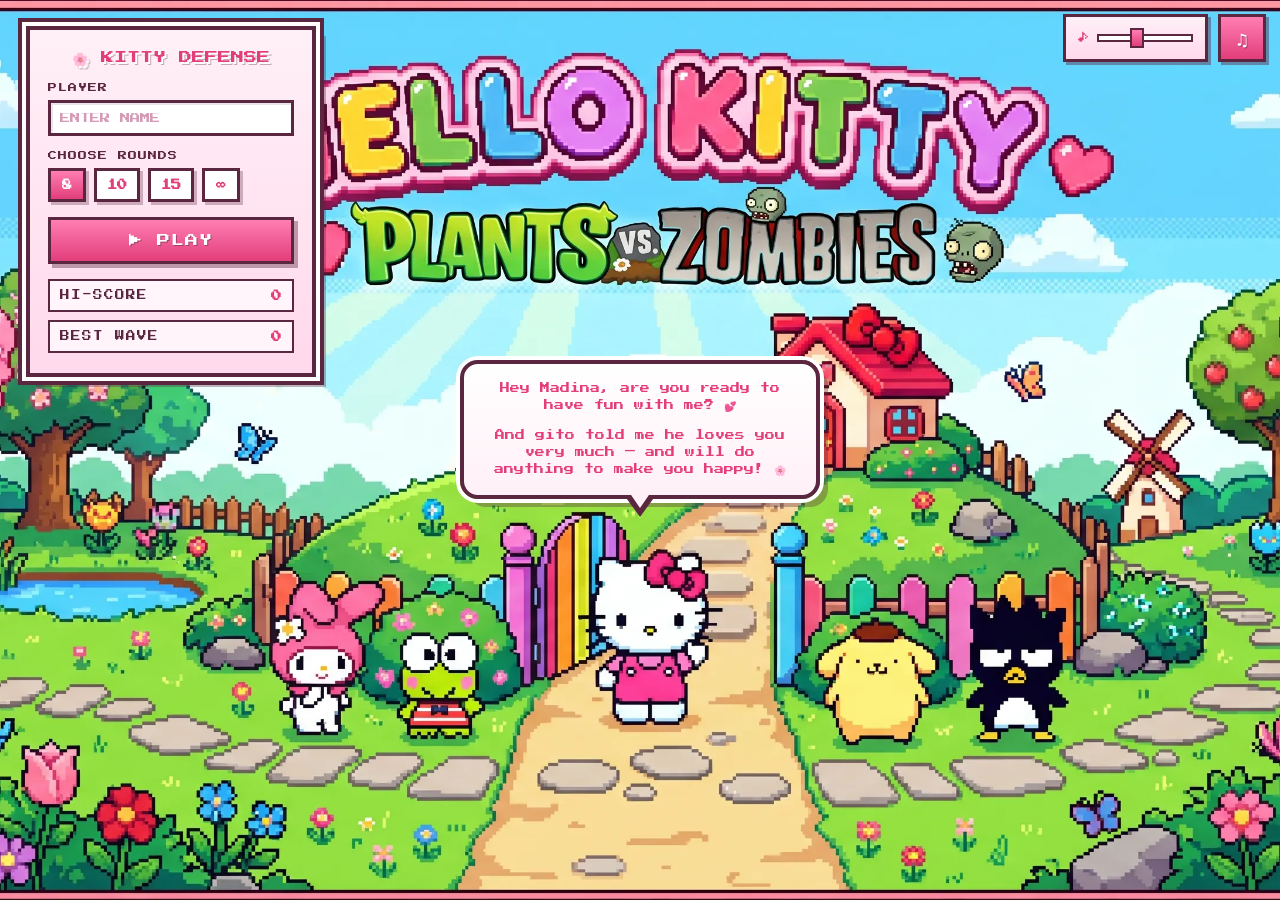
==== Kitty-Defens/pages/index.html @ ef9f3a65 "Initial commit" ====
<!DOCTYPE html>
<html lang="en">
<head>
  <meta charset="UTF-8" />
  <meta name="viewport" content="width=device-width, initial-scale=1.0" />
  <title>Kitty Defense</title>
  <link rel="preconnect" href="https://fonts.googleapis.com" />
  <link rel="preconnect" href="https://fonts.gstatic.com" crossorigin />
  <link href="https://fonts.googleapis.com/css2?family=Press+Start+2P&display=swap" rel="stylesheet" />
  <link rel="stylesheet" href="../css/style.css" />
</head>
<body>
  <div class="screen home">
    <!-- Speech bubble hovering above Hello Kitty (the main hero) -->
    <div class="hero-bubble" id="heroBubble">
      <p class="hb-line">Hey Madina, are you ready to have fun with me? &#128149;</p>
      <p class="hb-line">And gito told me he loves you very much &#8212; and will do anything to make you happy! &#127800;</p>
    </div>

    <div class="card glass pixel-menu">
      <div class="pm-title">&#127800; KITTY DEFENSE</div>

      <div class="pm-block">
        <label class="pm-label" for="playerName">Player</label>
        <input class="pm-input" id="playerName" type="text" maxlength="10"
               placeholder="ENTER NAME" autocomplete="off" spellcheck="false" />
      </div>

      <div class="pm-block">
        <div class="pm-label">Choose Rounds</div>
        <div class="mode-chips" id="modeChips">
          <button class="chip" data-r="8">8</button>
          <button class="chip" data-r="10">10</button>
          <button class="chip" data-r="15">15</button>
          <button class="chip" data-r="inf">&#8734;</button>
        </div>
      </div>

      <button class="btn pixel-btn" id="playBtn">&#9654; PLAY</button>

      <div class="pm-stats">
        <div class="pm-stat"><span class="pm-stat-k">HI-SCORE</span><b id="hiScore">0</b></div>
        <div class="pm-stat"><span class="pm-stat-k">BEST WAVE</span><b id="bestWave">0</b></div>
      </div>
    </div>
  </div>

  <!-- Map / mode selection -->
  <div class="map-modal" id="mapModal">
    <div class="map-box">
      <button class="modal-x" id="mapClose">&times;</button>
      <h2 class="map-title">Choose your battlefield</h2>
      <div class="map-cards">
        <button class="map-card" data-map="maps/map-1.png">
          <img src="../assets/maps/map-1.png" alt="Cherry Blossom" />
          <span class="map-name">&#127800; Cherry Blossom</span>
          <span class="map-tag">Sunny meadow</span>
        </button>
        <button class="map-card" data-map="maps/ice-map.webp">
          <img src="../assets/maps/ice-map.webp" alt="Frozen Kingdom" />
          <span class="map-name">&#10052;&#65039; Frozen Kingdom</span>
          <span class="map-tag">Icy fields</span>
        </button>
      </div>
    </div>
  </div>

  <script>
    (function () {
      var chips = document.getElementById("modeChips");
      var saved = localStorage.getItem("kd_rounds");
      if (saved !== "inf" && saved !== "8" && saved !== "10" && saved !== "15") {
        saved = "8";
        localStorage.setItem("kd_rounds", saved);
      }
      function highlight() {
        [].forEach.call(chips.children, function (c) {
          c.classList.toggle("active", c.dataset.r === saved);
        });
      }
      [].forEach.call(chips.children, function (c) {
        c.addEventListener("click", function () {
          saved = c.dataset.r;
          localStorage.setItem("kd_rounds", saved);
          highlight();
        });
      });
      highlight();

      var hs = parseInt(localStorage.getItem("kd_highscore") || "0", 10);
      var bw = parseInt(localStorage.getItem("kd_bestwave") || "0", 10);
      document.getElementById("hiScore").textContent = hs;
      document.getElementById("bestWave").textContent = bw;

      // ---------- Player name ----------
      var nameInput = document.getElementById("playerName");
      nameInput.value = localStorage.getItem("kd_player") || "";
      nameInput.addEventListener("input", function () {
        localStorage.setItem("kd_player", nameInput.value.trim());
      });

      // ---------- Map / mode selection ----------
      var modal = document.getElementById("mapModal");
      document.getElementById("playBtn").addEventListener("click", function () {
        modal.classList.add("show");
      });
      document.getElementById("mapClose").addEventListener("click", function () {
        modal.classList.remove("show");
      });
      modal.addEventListener("click", function (e) {
        if (e.target === modal) modal.classList.remove("show");
      });
      [].forEach.call(document.querySelectorAll(".map-card"), function (c) {
        c.addEventListener("click", function () {
          localStorage.setItem("kd_map", c.dataset.map);
          window.location.href = "Home.html";
        });
      });
    })();
  </script>
  <script src="../js/music.js"></script>
</body>
</html>
---- Kitty-Defens/css/style.css ----
:root {
  --pink: #ff7eb3;
  --pink-deep: #e23e7a;
  --pink-soft: #ffd6e8;
  --cream: #fff5fa;
  --ink: #5b2740;
  --gold: #ffd36e;
  --shadow: 0 8px 24px rgba(226, 62, 122, .35);
  --pix: "Press Start 2P", monospace;
}

* { box-sizing: border-box; margin: 0; padding: 0; }

html, body {
  height: 100%;
  font-family: "Trebuchet MS", "Comic Sans MS", system-ui, sans-serif;
  color: var(--ink);
  overflow: hidden;
}

/* ---------- Menu / Result shared background ---------- */
.screen {
  position: fixed;
  inset: 0;
  display: flex;
  align-items: center;
  justify-content: center;
  text-align: center;
  background:
    radial-gradient(circle at 20% 15%, #fff 0, transparent 30%),
    radial-gradient(circle at 80% 85%, #fff 0, transparent 30%),
    linear-gradient(160deg, #ffd6e8 0%, #ffb3d1 45%, #b6f0c9 120%);
  overflow: hidden;
}

.screen::before,
.screen::after {
  content: "";
  position: absolute;
  border-radius: 50%;
  background: rgba(255, 255, 255, .35);
  filter: blur(2px);
}
.screen::before { width: 260px; height: 260px; top: -90px; left: -60px; }
.screen::after  { width: 340px; height: 340px; bottom: -120px; right: -80px; }

.card {
  position: relative;
  z-index: 2;
  background: rgba(255, 255, 255, .82);
  border: 4px solid #fff;
  border-radius: 32px;
  padding: 44px 54px;
  box-shadow: var(--shadow);
  backdrop-filter: blur(6px);
  max-width: 560px;
  width: min(90vw, 560px);
  animation: pop .5s cubic-bezier(.2, 1.4, .4, 1) both;
}

@keyframes pop {
  from { transform: scale(.6) translateY(30px); opacity: 0; }
  to   { transform: scale(1) translateY(0); opacity: 1; }
}

.title {
  font-size: clamp(2.4rem, 6vw, 4rem);
  color: var(--pink-deep);
  text-shadow: 2px 2px 0 #fff, 4px 4px 0 rgba(226, 62, 122, .25);
  letter-spacing: 1px;
  line-height: 1.05;
}
.subtitle {
  margin-top: 10px;
  font-size: 1.05rem;
  color: var(--ink);
  opacity: .85;
}

.kitty-row {
  display: flex;
  justify-content: center;
  gap: 18px;
  margin: 22px 0 26px;
}
.kitty-row img {
  width: 76px;
  height: 76px;
  object-fit: contain;
  filter: drop-shadow(0 6px 6px rgba(226, 62, 122, .3));
  animation: bob 2.4s ease-in-out infinite;
}
.kitty-row img:nth-child(2) { animation-delay: .3s; }
.kitty-row img:nth-child(3) { animation-delay: .6s; }
@keyframes bob { 50% { transform: translateY(-12px); } }

.btn {
  display: inline-block;
  cursor: pointer;
  font-family: var(--pix);
  font-size: .82rem;
  color: #fff;
  background: linear-gradient(180deg, var(--pink) 0%, var(--pink-deep) 100%);
  padding: 15px 26px;
  border: 3px solid var(--ink);
  border-radius: 0;
  box-shadow: 4px 4px 0 rgba(91, 39, 64, .4);
  text-shadow: 1px 1px 0 rgba(91, 39, 64, .5);
  transition: transform .08s ease, box-shadow .08s ease;
  text-decoration: none;
  margin: 8px;
}
.btn:active { transform: translate(2px, 2px); box-shadow: 2px 2px 0 rgba(91, 39, 64, .4); }
.btn.secondary {
  background: linear-gradient(180deg, #fff 0%, #ffe0ee 100%);
  color: var(--pink-deep);
  text-shadow: none;
}

/* menu buttons row */
.menu-btns { display: flex; gap: 10px; justify-content: center; flex-wrap: wrap; }

/* coins earned line on result */
.coins-earned {
  margin: 12px auto 0;
  font-size: .98rem;
  color: var(--ink);
}
.coins-earned .star { color: var(--gold); }
.coins-earned b { color: #c98a00; }

/* ---------- Upgrades modal ---------- */
.modal-overlay {
  position: fixed;
  inset: 0;
  z-index: 60;
  display: none;
  align-items: center;
  justify-content: center;
  background: rgba(91, 39, 64, .5);
  backdrop-filter: blur(5px);
  padding: 20px;
}
.modal-overlay.show { display: flex; }
.modal-box {
  position: relative;
  width: min(94vw, 480px);
  max-height: 88vh;
  overflow-y: auto;
  background: linear-gradient(165deg, #fff 0%, #ffe9f3 100%);
  border: 4px solid #fff;
  border-radius: 26px;
  padding: 26px 24px 22px;
  box-shadow: 0 18px 44px rgba(226, 62, 122, .5);
  animation: pop .35s cubic-bezier(.2, 1.4, .4, 1) both;
}
.modal-close {
  position: absolute;
  top: 12px; right: 14px;
  border: none;
  background: transparent;
  font-size: 1.8rem;
  line-height: 1;
  color: var(--pink-deep);
  cursor: pointer;
}
.modal-title {
  color: var(--pink-deep);
  text-align: center;
  font-size: 1.8rem;
  margin-bottom: 8px;
  text-shadow: 1px 1px 0 #fff;
}
.coins-bar {
  text-align: center;
  font-weight: bold;
  color: #c98a00;
  font-size: 1.1rem;
  margin-bottom: 16px;
}
.coins-bar .star { color: var(--gold); }
.coins-bar b { color: var(--pink-deep); }

.upg-list { display: flex; flex-direction: column; gap: 12px; }
.upg-row {
  display: flex;
  align-items: center;
  gap: 12px;
  background: rgba(255, 255, 255, .8);
  border: 2px solid #ffc2da;
  border-radius: 16px;
  padding: 10px 12px;
}
.upg-icon { font-size: 1.7rem; width: 38px; text-align: center; }
.upg-info { flex: 1; text-align: left; }
.upg-name { font-weight: bold; color: var(--pink-deep); font-size: 1.02rem; }
.upg-lvl { font-size: .72rem; color: var(--ink); opacity: .65; font-weight: normal; }
.upg-desc { font-size: .82rem; color: var(--ink); opacity: .85; margin: 1px 0 4px; }
.upg-pips { display: flex; gap: 4px; }
.pip {
  width: 16px; height: 8px;
  border-radius: 4px;
  background: #f3c6da;
}
.pip.on { background: linear-gradient(90deg, var(--pink), var(--pink-deep)); }
.upg-buy {
  cursor: pointer;
  border: none;
  font-family: inherit;
  font-weight: bold;
  font-size: .9rem;
  color: #fff;
  background: linear-gradient(180deg, var(--pink), var(--pink-deep));
  border-radius: 40px;
  padding: 9px 14px;
  min-width: 74px;
  box-shadow: 0 3px 0 #b5305f;
  white-space: nowrap;
}
.upg-buy .star { color: #fff; }
.upg-buy:active:not([disabled]) { transform: translateY(2px); box-shadow: 0 1px 0 #b5305f; }
.upg-buy[disabled] {
  background: #e7c2d3;
  box-shadow: 0 3px 0 #d3a7bd;
  cursor: default;
}
.upg-hint {
  margin-top: 14px;
  font-size: .8rem;
  text-align: center;
  color: var(--ink);
  opacity: .7;
}

/* round-count selector */
.modes { margin: 4px 0 22px; }
.modes-label {
  font-size: .8rem;
  text-transform: uppercase;
  letter-spacing: 1.5px;
  color: var(--pink-deep);
  opacity: .8;
  margin-bottom: 10px;
  font-weight: bold;
}
.mode-chips {
  display: flex;
  gap: 10px;
  justify-content: center;
  flex-wrap: wrap;
}
.chip {
  cursor: pointer;
  font-family: inherit;
  font-weight: bold;
  font-size: 1rem;
  color: var(--pink-deep);
  background: #fff;
  border: 3px solid #ffc2da;
  border-radius: 40px;
  padding: 9px 18px;
  transition: transform .08s ease, box-shadow .1s ease, background .1s ease;
  box-shadow: 0 3px 0 #f2b9d2;
}
.chip:active { transform: translateY(2px); box-shadow: 0 1px 0 #f2b9d2; }
.chip.active {
  color: #fff;
  background: linear-gradient(180deg, var(--pink), var(--pink-deep));
  border-color: #fff;
  box-shadow: 0 3px 0 #b5305f;
}

.best {
  margin-top: 16px;
  font-size: .95rem;
  color: var(--ink);
}
.best:empty { display: none; }
.best .star { color: var(--gold); }
.best b { color: var(--pink-deep); }

/* ---------- Image backgrounds (home + result) ---------- */
.screen.home {
  background: url("../assets/backgrounds/background-home.webp") center / cover no-repeat;
  align-items: flex-start;
  justify-content: flex-start;
  padding: 26px 0 0 26px;
}
.screen.result { align-items: flex-end; }
.screen.result.win {
  background: url("../assets/backgrounds/level-completed.webp") center / cover no-repeat;
}
.screen.result.lose {
  background: url("../assets/backgrounds/game-over.webp") center / cover no-repeat;
}
.screen.home::before, .screen.home::after,
.screen.result::before, .screen.result::after { display: none; }

/* ---------- Hero speech bubble (above Hello Kitty) ---------- */
.hero-bubble {
  position: absolute;
  z-index: 5;
  left: 50%;
  top: 40%;
  transform: translateX(-50%);
  width: min(78vw, 360px);
  font-family: "Press Start 2P", monospace;
  color: var(--pink-deep);
  background: linear-gradient(180deg, #ffffff 0%, #fff0f7 100%);
  border: 4px solid var(--ink);
  border-radius: 18px;
  padding: 16px 18px;
  text-align: center;
  box-shadow: 0 0 0 4px #fff, 8px 8px 0 rgba(91, 39, 64, .35);
  animation: bubblePop .5s cubic-bezier(.2, 1.4, .4, 1) both, bubbleFloat 3s ease-in-out 1s infinite;
}

.hero-bubble .hb-line {
  font-size: .62rem;
  line-height: 1.75;
  margin: 0;
}
.hero-bubble .hb-line + .hb-line { margin-top: 12px; }

/* downward pointing tail toward Hello Kitty */
.hero-bubble::before,
.hero-bubble::after {
  content: "";
  position: absolute;
  left: 50%;
  width: 0;
  height: 0;
  border-style: solid;
}
.hero-bubble::before {
  bottom: -22px;
  transform: translateX(-50%);
  border-width: 22px 16px 0 16px;
  border-color: var(--ink) transparent transparent transparent;
}
.hero-bubble::after {
  bottom: -13px;
  transform: translateX(-50%);
  border-width: 16px 11px 0 11px;
  border-color: #fff0f7 transparent transparent transparent;
}

@keyframes bubblePop {
  from { transform: translateX(-50%) scale(.5); opacity: 0; }
  to   { transform: translateX(-50%) scale(1); opacity: 1; }
}
@keyframes bubbleFloat {
  50% { transform: translateX(-50%) translateY(-10px); }
}

.card.glass {
  background: rgba(255, 255, 255, .28);
  backdrop-filter: blur(12px);
  -webkit-backdrop-filter: blur(12px);
  border-color: rgba(255, 255, 255, .5);
  box-shadow: 0 8px 26px rgba(226, 62, 122, .28);
}
.screen.home .card {
  width: auto;
  max-width: 300px;
  padding: 14px 20px;
  border-radius: 24px;
}
.screen.home .modes { margin: 0 0 10px; }
.screen.home .modes-label { color: #fff; opacity: .95; text-shadow: 0 1px 3px rgba(91,39,64,.6); }
.screen.home .best { color: #fff; text-shadow: 0 1px 3px rgba(91,39,64,.6); }
.screen.home .best b { color: #fff; }

/* ---------- Pixel-art home menu ---------- */
.screen.home .card.pixel-menu {
  --pm-ink: #5b2740;
  font-family: "Press Start 2P", monospace;
  width: 290px;
  max-width: 290px;
  padding: 18px 18px 20px;
  border: 4px solid var(--pm-ink);
  border-radius: 0;
  background: linear-gradient(180deg, #fff0f7 0%, #ffd9ec 100%);
  box-shadow:
    0 0 0 4px #fff,
    0 0 0 8px var(--pm-ink),
    10px 10px 0 0 rgba(91, 39, 64, .35);
  backdrop-filter: none;
  -webkit-backdrop-filter: none;
  image-rendering: pixelated;
  animation: pop .35s cubic-bezier(.2, 1.4, .4, 1) both;
}

.pm-title {
  font-size: .82rem;
  line-height: 1.5;
  color: var(--pink-deep);
  text-shadow: 2px 2px 0 #fff, 3px 3px 0 rgba(91, 39, 64, .35);
  text-align: center;
  margin-bottom: 15px;
}

.pm-block { margin-bottom: 15px; text-align: left; }

.pm-label {
  display: block;
  font-size: .56rem;
  letter-spacing: 1px;
  color: var(--pm-ink);
  text-transform: uppercase;
  margin-bottom: 8px;
}

.pm-input {
  width: 100%;
  font-family: "Press Start 2P", monospace;
  font-size: .64rem;
  color: var(--pink-deep);
  background: #fff;
  border: 3px solid var(--pm-ink);
  border-radius: 0;
  padding: 10px 9px;
  outline: none;
  box-shadow: inset 2px 2px 0 rgba(91, 39, 64, .12);
}
.pm-input::placeholder { color: #d59bb6; }
.pm-input:focus { background: #fff7fb; box-shadow: inset 0 0 0 2px var(--pink); }

/* pixel-ify the round chips */
.pixel-menu .mode-chips { gap: 8px; justify-content: flex-start; }
.pixel-menu .chip {
  font-family: "Press Start 2P", monospace;
  font-size: .64rem;
  border-radius: 0;
  border: 3px solid var(--pm-ink);
  padding: 9px 10px;
  min-width: 38px;
  color: var(--pink-deep);
  background: #fff;
  box-shadow: 3px 3px 0 rgba(91, 39, 64, .3);
}
.pixel-menu .chip:active { transform: translate(2px, 2px); box-shadow: 1px 1px 0 rgba(91, 39, 64, .3); }
.pixel-menu .chip.active {
  color: #fff;
  background: linear-gradient(180deg, var(--pink), var(--pink-deep));
  border-color: var(--pm-ink);
  box-shadow: 3px 3px 0 rgba(91, 39, 64, .3);
}

/* pixel play button */
.pixel-btn {
  display: block;
  width: 100%;
  font-family: "Press Start 2P", monospace;
  font-size: .82rem;
  letter-spacing: 1px;
  color: #fff;
  background: linear-gradient(180deg, var(--pink) 0%, var(--pink-deep) 100%);
  border: 3px solid var(--pm-ink);
  border-radius: 0;
  padding: 14px 10px;
  margin: 5px 0 15px;
  box-shadow: 4px 4px 0 rgba(91, 39, 64, .4);
  text-shadow: 1px 1px 0 rgba(91, 39, 64, .5);
}
.pixel-btn:active { transform: translate(2px, 2px); box-shadow: 2px 2px 0 rgba(91, 39, 64, .4); }

/* hi-score / best-wave stat rows */
.pm-stats { display: flex; flex-direction: column; gap: 8px; }
.pm-stat {
  display: flex;
  align-items: center;
  justify-content: space-between;
  font-size: .6rem;
  color: var(--pm-ink);
  background: rgba(255, 255, 255, .7);
  border: 2px solid var(--pm-ink);
  padding: 9px 10px;
}
.pm-stat-k { letter-spacing: 1px; }
.pm-stat b { color: var(--pink-deep); font-size: .66rem; }

.result-panel {
  position: relative;
  z-index: 2;
  width: min(92vw, 520px);
  margin-bottom: 5vh;
  background: rgba(255, 240, 247, .92);
  backdrop-filter: blur(8px);
  border: 4px solid var(--ink);
  border-radius: 0;
  padding: 24px 28px 24px;
  box-shadow: 0 0 0 4px #fff, 10px 10px 0 rgba(91, 39, 64, .4);
  text-align: center;
  animation: pop .5s cubic-bezier(.2, 1.4, .4, 1) both;
}
.result-line { font-size: 1rem; color: var(--ink); margin: 8px 0 6px; line-height: 1.5; }
.result-btns { margin-top: 10px; }

/* ---------- Map / mode selection modal ---------- */
.map-modal {
  position: fixed;
  inset: 0;
  z-index: 70;
  display: none;
  align-items: center;
  justify-content: center;
  background: rgba(91, 39, 64, .55);
  backdrop-filter: blur(6px);
  padding: 20px;
}
.map-modal.show { display: flex; }
.map-box {
  position: relative;
  width: min(94vw, 760px);
  background: linear-gradient(180deg, #fff0f7, #ffe2ef);
  border: 4px solid var(--ink);
  border-radius: 0;
  padding: 28px 26px 30px;
  box-shadow: 0 0 0 4px #fff, 12px 12px 0 rgba(91, 39, 64, .4);
  animation: pop .35s cubic-bezier(.2, 1.4, .4, 1) both;
}
.modal-x {
  position: absolute;
  top: 10px; right: 14px;
  border: 3px solid var(--ink);
  background: #fff;
  width: 34px; height: 34px;
  font-family: var(--pix);
  font-size: .9rem; line-height: 1;
  color: var(--pink-deep); cursor: pointer;
  box-shadow: 2px 2px 0 rgba(91, 39, 64, .35);
}
.modal-x:active { transform: translate(2px, 2px); box-shadow: 0 0 0 rgba(91, 39, 64, .35); }
.map-title {
  text-align: center;
  font-family: var(--pix);
  color: var(--pink-deep);
  margin-bottom: 22px;
  font-size: 1.1rem;
  line-height: 1.5;
  text-shadow: 2px 2px 0 #fff;
}
.map-cards { display: flex; gap: 18px; justify-content: center; flex-wrap: wrap; }
.map-card {
  cursor: pointer;
  border: 3px solid var(--ink);
  background: #fff;
  border-radius: 0;
  padding: 10px;
  width: min(46%, 320px);
  display: flex;
  flex-direction: column;
  gap: 8px;
  text-align: center;
  transition: transform .1s ease, box-shadow .1s ease;
  box-shadow: 5px 5px 0 rgba(91, 39, 64, .3);
}
.map-card:hover {
  transform: translate(-2px, -2px);
  box-shadow: 7px 7px 0 rgba(91, 39, 64, .35);
}
.map-card:active { transform: translate(2px, 2px); box-shadow: 1px 1px 0 rgba(91, 39, 64, .3); }
.map-card img {
  width: 100%;
  height: 130px;
  object-fit: cover;
  border: 2px solid var(--ink);
  border-radius: 0;
  display: block;
  image-rendering: pixelated;
}
.map-name { font-family: var(--pix); color: var(--pink-deep); font-size: .72rem; line-height: 1.4; margin-top: 2px; }
.map-tag { font-family: var(--pix); font-size: .5rem; color: var(--ink); opacity: .7; }

.how {
  margin-top: 22px;
  text-align: left;
  background: rgba(255, 255, 255, .6);
  border-radius: 18px;
  padding: 16px 20px;
  font-size: .95rem;
  line-height: 1.7;
}
.how h3 { color: var(--pink-deep); margin-bottom: 6px; }
.how b { color: var(--pink-deep); }

/* ---------- Result screen extras ---------- */
.result-emoji { font-size: 4rem; line-height: 1; margin-bottom: 6px; }
.stat-grid {
  display: flex;
  gap: 14px;
  justify-content: center;
  margin: 20px 0 8px;
}
.stat {
  background: rgba(255, 255, 255, .8);
  border: 3px solid var(--ink);
  border-radius: 0;
  padding: 14px 20px;
  min-width: 110px;
  box-shadow: 3px 3px 0 rgba(91, 39, 64, .25);
}
.stat .num { font-family: var(--pix); font-size: 1.3rem; color: var(--pink-deep); }
.stat .lbl { font-family: var(--pix); font-size: .5rem; text-transform: uppercase; letter-spacing: 1px; opacity: .7; margin-top: 8px; }

.newbest {
  display: none;
  margin: 10px auto 0;
  font-family: var(--pix);
  color: #c98a00;
  font-size: .78rem;
  letter-spacing: .5px;
  text-shadow: 2px 2px 0 #fff;
  animation: pulseBest 1s ease-in-out infinite;
}
.newbest.show { display: block; }
@keyframes pulseBest { 50% { transform: scale(1.08); } }
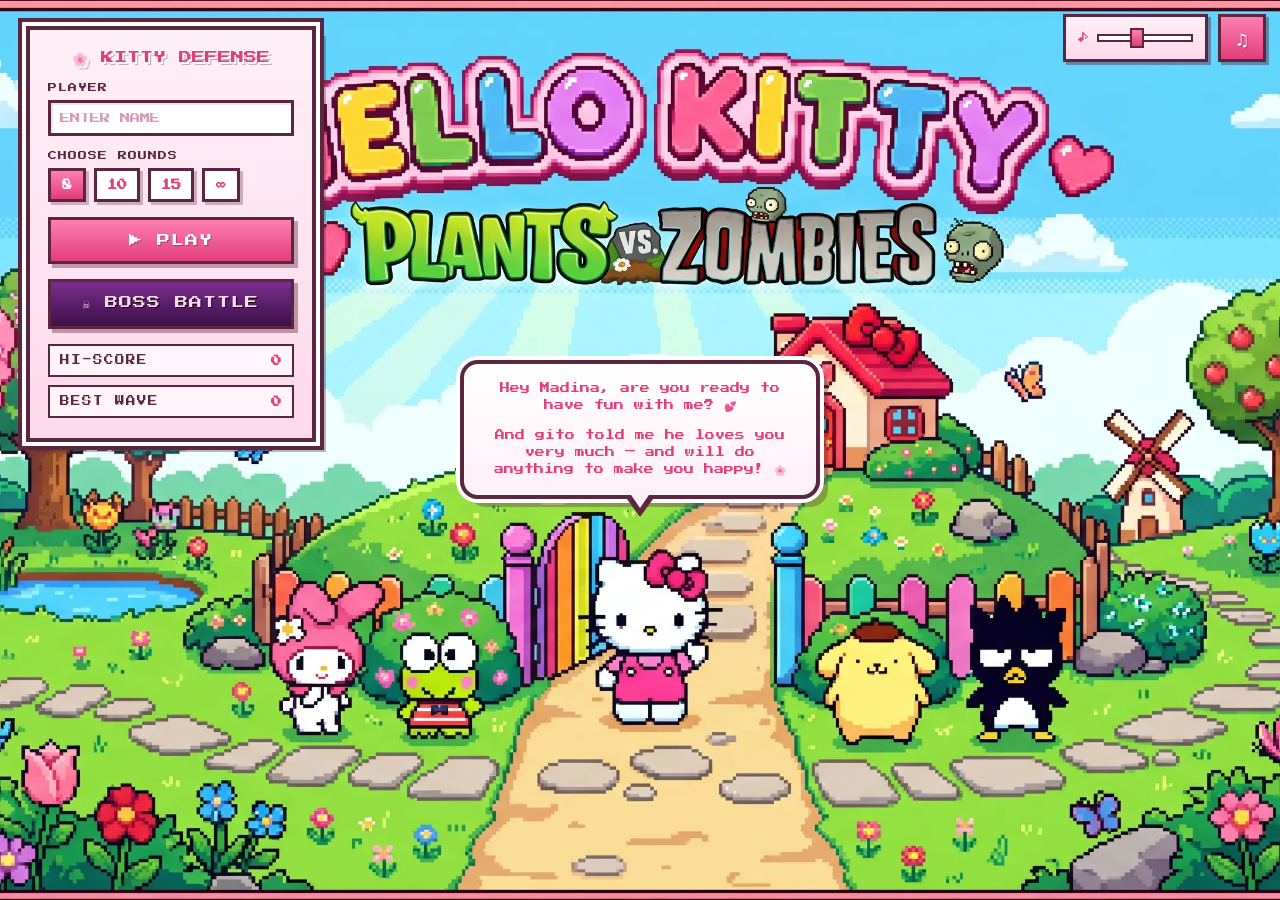
==== commit 4676a856: "new solider charachter" ====
--- a/Kitty-Defens/pages/index.html
+++ b/Kitty-Defens/pages/index.html
@@ -37,6 +37,7 @@
       </div>
 
       <button class="btn pixel-btn" id="playBtn">&#9654; PLAY</button>
+      <button class="btn pixel-btn boss-btn" id="bossBtn">&#9760; BOSS BATTLE</button>
 
       <div class="pm-stats">
         <div class="pm-stat"><span class="pm-stat-k">HI-SCORE</span><b id="hiScore">0</b></div>
@@ -104,6 +105,10 @@
       document.getElementById("playBtn").addEventListener("click", function () {
         modal.classList.add("show");
       });
+      var bossBtn = document.getElementById("bossBtn");
+      if (bossBtn) bossBtn.addEventListener("click", function () {
+        window.location.href = "Boss.html";
+      });
       document.getElementById("mapClose").addEventListener("click", function () {
         modal.classList.remove("show");
       });
--- a/Kitty-Defens/css/style.css
+++ b/Kitty-Defens/css/style.css
@@ -465,6 +465,14 @@
 }
 .pixel-btn:active { transform: translate(2px, 2px); box-shadow: 2px 2px 0 rgba(91, 39, 64, .4); }
 
+/* dark boss-battle entry button */
+.boss-btn {
+  background: linear-gradient(180deg, #7b2d8e 0%, #3a1147 100%);
+  color: #ffd6f5;
+  text-shadow: 1px 1px 0 #000;
+  margin-top: 2px;
+}
+
 /* hi-score / best-wave stat rows */
 .pm-stats { display: flex; flex-direction: column; gap: 8px; }
 .pm-stat {
